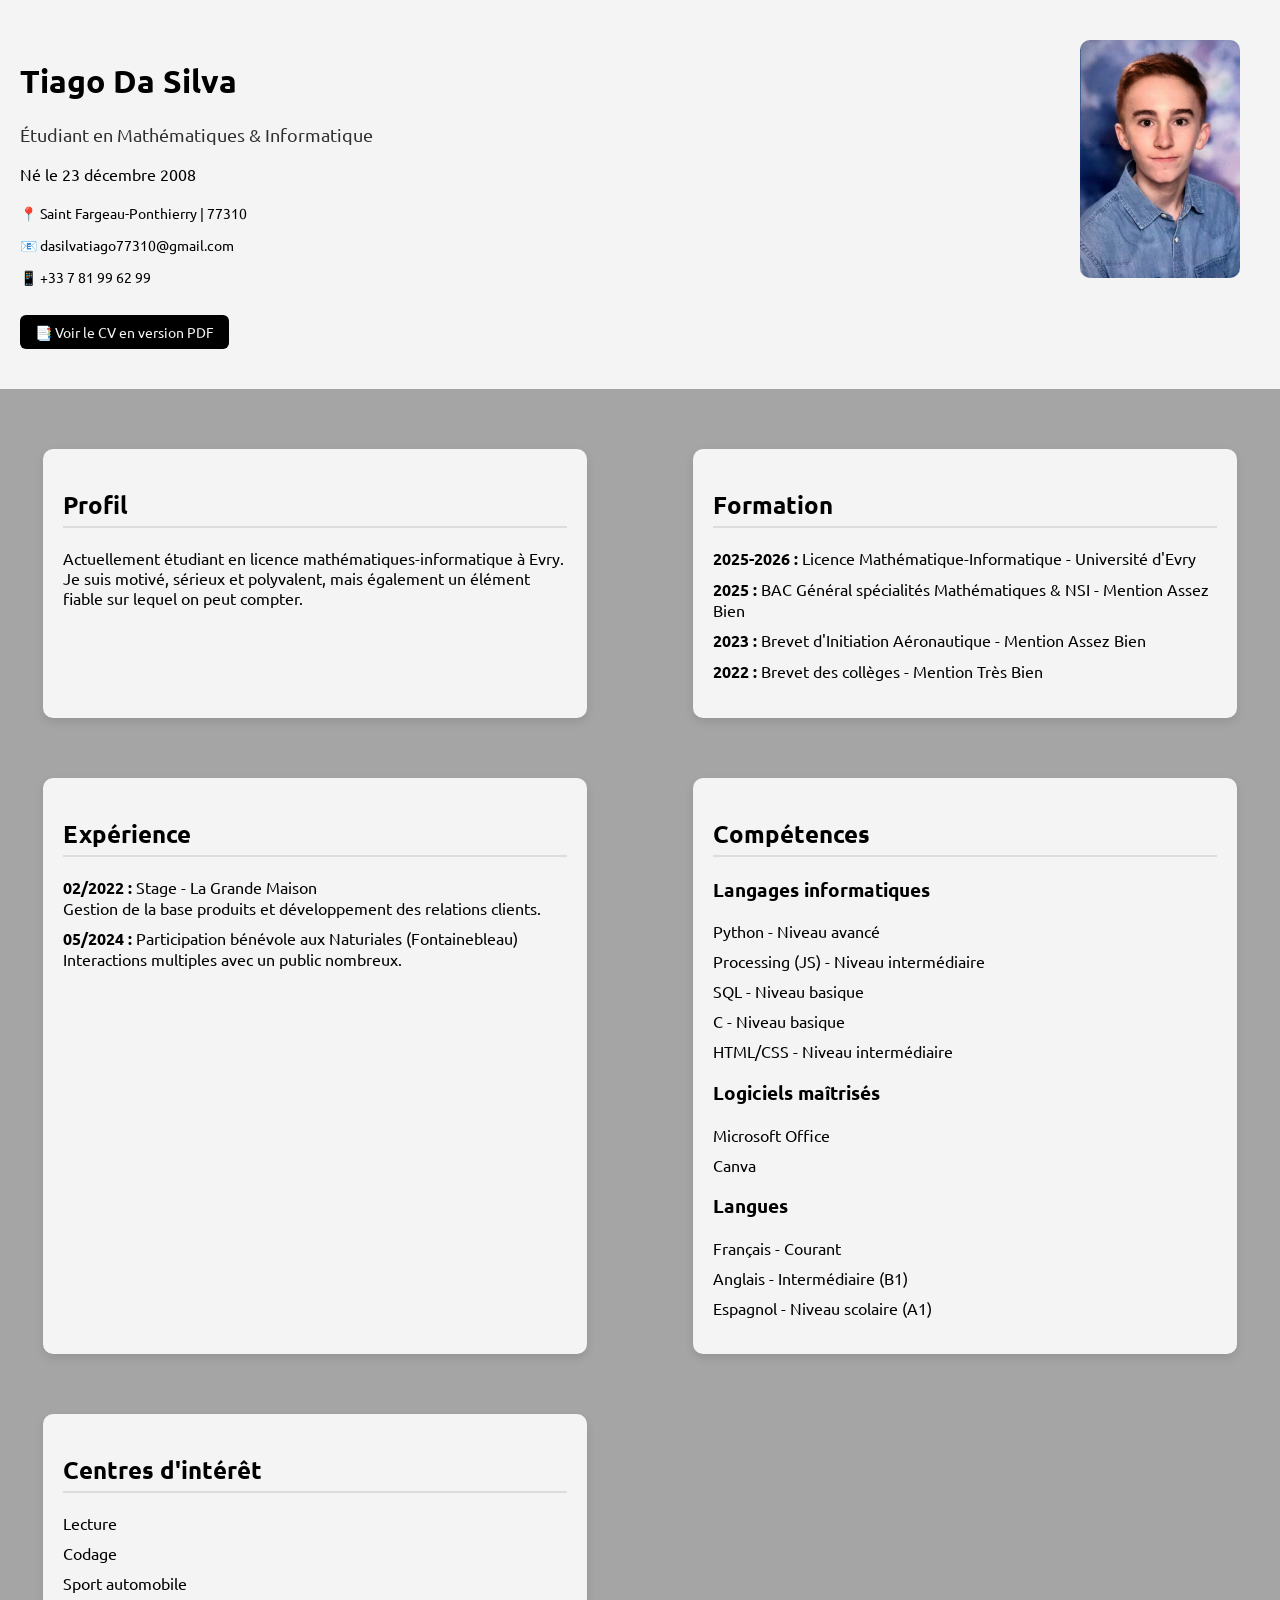
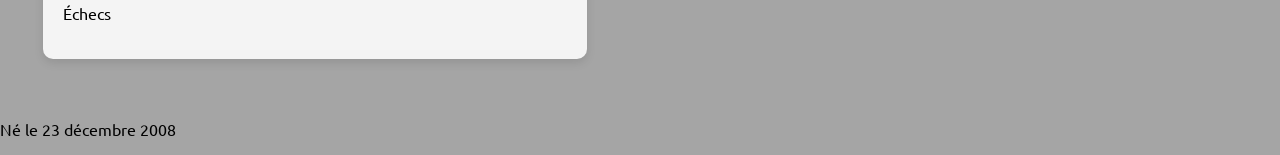
==== cv.html @ a64b8c1b "Add files via upload" ====
<!-- Tiago Da Silva | 20254714 | L1-MIG5 -->

<!DOCTYPE html>
<html lang="fr">
<head>
    <meta charset="UTF-8">
    <title>Tiago Da Silva - CV</title>
    <link rel="stylesheet" href="cv.css">
    
    
    <link rel="preconnect" href="https://fonts.googleapis.com" />
    <link
      href="https://fonts.googleapis.com/css2?family=Ubuntu:ital,wght@0,300;0,400;0,500;0,700;1,300;1,400;1,500;1,700&display=swap"
      rel="stylesheet"
    />
</head>
<body>

<header>
    <h1>Tiago Da Silva</h1>
    <p class="sous-titre">Étudiant en Mathématiques & Informatique</p>
    <p>Né le 23 décembre 2008</p>
    <div class="contact">
        <p>📍 Saint Fargeau-Ponthierry | 77310</p>
        <p>📧 dasilvatiago77310@gmail.com</p>
        <p>📱 +33 7 81 99 62 99</p>
        <a href="Tiago_Da_Silva_CV.pdf" target="_blank" class="pdf-btn">
          📑 Voir le CV en version PDF
        </a>

        <img src="images/photo.png" class="photo">
    </div>
</header>
<div class="recip">
    <section>
        <h2>Profil</h2>
        <p>
            Actuellement étudiant en licence mathématiques-informatique à Evry.
            Je suis motivé, sérieux et polyvalent, mais également un élément fiable
            sur lequel on peut compter.
        </p>
    </section>

    <section>
        <h2>Formation</h2>
        <ul>
            <li><strong>2025-2026 :</strong> Licence Mathématique-Informatique - Université d'Evry</li>
            <li><strong>2025 :</strong> BAC Général spécialités Mathématiques & NSI - Mention Assez Bien</li>
            <li><strong>2023 :</strong> Brevet d'Initiation Aéronautique - Mention Assez Bien</li>
            <li><strong>2022 :</strong> Brevet des collèges - Mention Très Bien</li>
        </ul>
    </section>

    <section>
        <h2>Expérience</h2>
        <ul>
            <li>
                <strong>02/2022 :</strong> Stage - La Grande Maison  
                <br>Gestion de la base produits et développement des relations clients.
            </li>
            <li>
                <strong>05/2024 :</strong> Participation bénévole aux Naturiales (Fontainebleau)  
                <br>Interactions multiples avec un public nombreux.
            </li>
        </ul>
    </section>

    <section>
        <h2>Compétences</h2>

        <h3>Langages informatiques</h3>
        <ul>
            <li>Python - Niveau avancé</li>
            <li>Processing (JS) - Niveau intermédiaire</li>
            <li>SQL - Niveau basique</li>
            <li>C - Niveau basique</li>
            <li>HTML/CSS - Niveau intermédiaire</li>
        </ul>

        <h3>Logiciels maîtrisés</h3>
        <ul>
            <li>Microsoft Office</li>
            <li>Canva</li>
        </ul>

        <h3>Langues</h3>
        <ul>
            <li>Français - Courant</li>
            <li>Anglais - Intermédiaire (B1)</li>
            <li>Espagnol - Niveau scolaire (A1)</li>
        </ul>
    </section>

    <section>
        <h2>Centres d'intérêt</h2>
        <ul>
            <li>Lecture</li>
            <li>Codage</li>
            <li>Sport automobile</li>
            <li>Échecs</li>
        </ul>
    </section>
</div>
<footer>
    <p>Né le 23 décembre 2008</p>
</footer>

</body>
</html>
---- cv.css ----
/* Tiago Da Silva | 20254714 | L1-MIG5 */

/* ===== CODE CSS DU CV ===== */

/* ===== I) THÈME ADAPTATIF (CLAIR / SOMBRE) =====*/

:root {
    --bg: #f4f4f4;
    --bg2: #a5a5a5;
    --txt: #000000;
}

html {
    color-scheme: light dark;
}

@media (prefers-color-scheme: dark) {
    :root {
        --bg: #2e2e2e;
        --bg2: #121212;
        --txt: #ffffff;
    }
}


/* ===== II) LE BODY ===== */

body {
    font-family: Ubuntu, sans-serif;
    margin: 0;
    background-color: var(--bg2);
    color: var(--txt);
}


/* ===== III) LE LAYOUT ===== */

section {
    background: var(--bg);
    margin: 20px auto;
    padding: 20px;
    width: 80%;
    max-width: 800px;
    border-radius: 10px;
    box-shadow: 0 4px 10px rgba(0, 0, 0, 0.1);
}

.recip {
    display: grid;
    grid-template-columns: 1fr 1fr;
    gap: 20px;
    width: 100%;
    margin: 40px auto;
}


/* ===== IV) LE HEADER ET LA PHOTO ===== */

header {
    background-color: var(--bg);
    color: var(--txt);
    text-align: left;
    padding: 40px 20px;
    position: relative;
}

.photo {
    position: absolute;
    top: 40px;
    right: 40px;
    border-radius: 10px;
    max-width: 160px;
}

.contact {
    margin-top: 20px;
    font-size: 14px;
}


/* ===== V) LA TYPOGRAPHIE ===== */

.sous-titre {
    font-size: 18px;
    opacity: 0.8;
}

h2 {
    border-bottom: 2px solid #ddd;
    padding-bottom: 5px;
}


/* ===== VI) ORGANISATION DES LISTES ===== */

ul {
    list-style-type: none;
    padding-left: 0;
}

li {
    margin-bottom: 10px;
}


/* ===== VII) BOUTON D'ACCĖS AU PDF ===== */

.pdf-btn {
    display: inline-block;
    margin-top: 15px;
    padding: 8px 15px;
    background-color: var(--txt);
    color: var(--bg);
    text-decoration: none;
    border-radius: 6px;
    transition: 0.3s ease;
}

.pdf-btn:hover {
    opacity: 0.8;
}
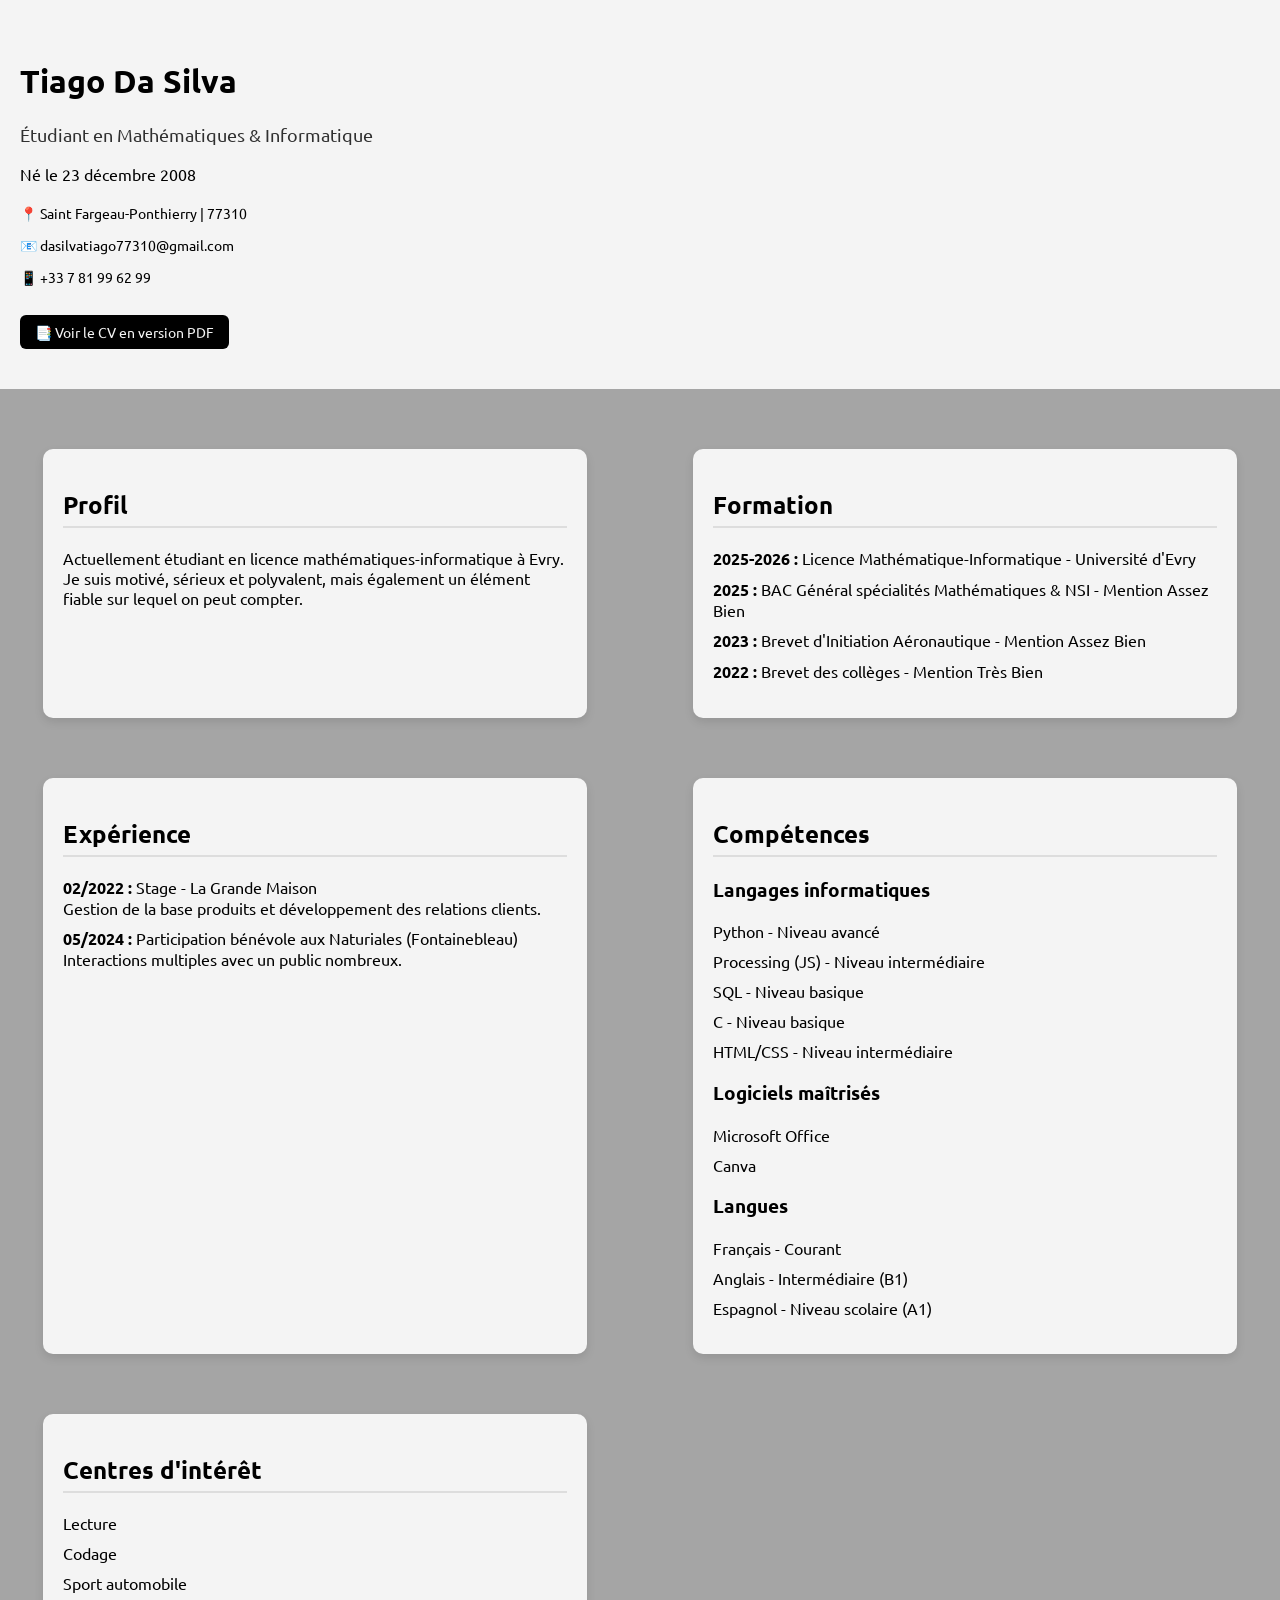
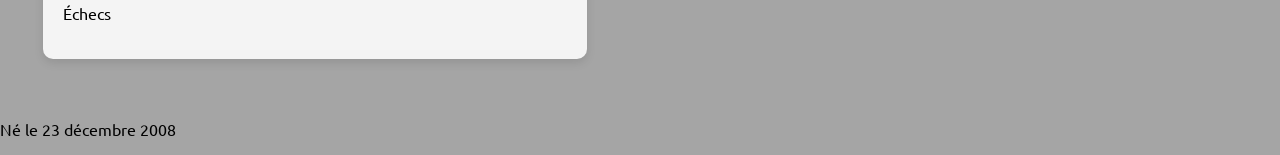
==== commit c8251ac3: "Update cv.html" ====
--- a/cv.html
+++ b/cv.html
@@ -27,8 +27,6 @@
         <a href="Tiago_Da_Silva_CV.pdf" target="_blank" class="pdf-btn">
           📑 Voir le CV en version PDF
         </a>
-
-        <img src="images/photo.png" class="photo">
     </div>
 </header>
 <div class="recip">
@@ -107,3 +105,4 @@
 
 </body>
 </html>
+
--- a/cv.css
+++ b/cv.css
@@ -54,7 +54,7 @@
 }
 
 
-/* ===== IV) LE HEADER ET LA PHOTO ===== */
+/* ===== IV) LE HEADER ===== */
 
 header {
     background-color: var(--bg);
@@ -62,14 +62,6 @@
     text-align: left;
     padding: 40px 20px;
     position: relative;
-}
-
-.photo {
-    position: absolute;
-    top: 40px;
-    right: 40px;
-    border-radius: 10px;
-    max-width: 160px;
 }
 
 .contact {
@@ -118,4 +110,5 @@
 
 .pdf-btn:hover {
     opacity: 0.8;
-}+
+}
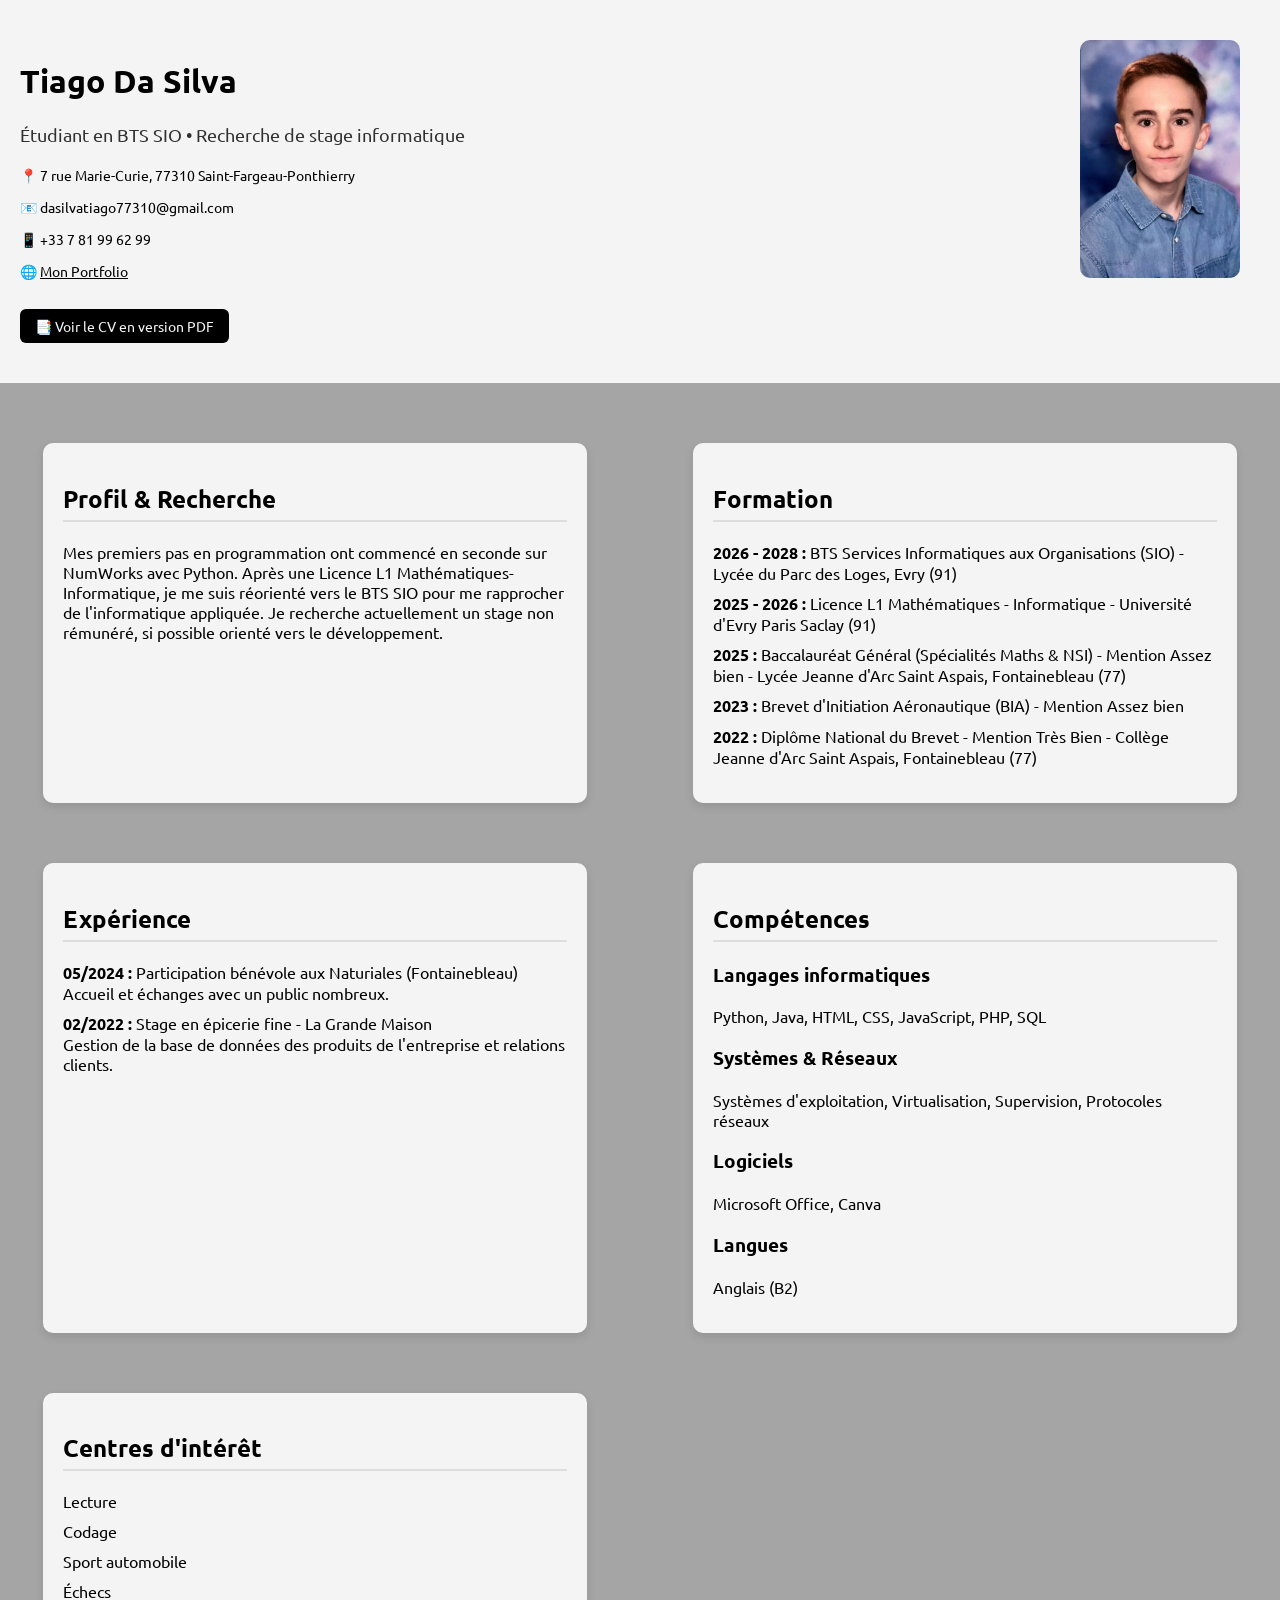
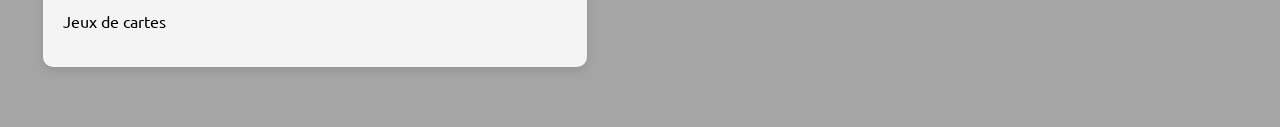
==== commit 9c0555c4: "Add files via upload" ====
--- a/cv.html
+++ b/cv.html
@@ -1,4 +1,5 @@
 <!-- Tiago Da Silva | 20254714 | L1-MIG5 -->
+<!-- Tiago Da Silva | CV en ligne -->
 
 <!DOCTYPE html>
 <html lang="fr">
@@ -6,7 +7,6 @@
     <meta charset="UTF-8">
     <title>Tiago Da Silva - CV</title>
     <link rel="stylesheet" href="cv.css">
-    
     
     <link rel="preconnect" href="https://fonts.googleapis.com" />
     <link
@@ -18,34 +18,36 @@
 
 <header>
     <h1>Tiago Da Silva</h1>
-    <p class="sous-titre">Étudiant en Mathématiques & Informatique</p>
-    <p>Né le 23 décembre 2008</p>
+    <p class="sous-titre">Étudiant en BTS SIO • Recherche de stage informatique</p>
     <div class="contact">
-        <p>📍 Saint Fargeau-Ponthierry | 77310</p>
+        <p>📍 7 rue Marie-Curie, 77310 Saint-Fargeau-Ponthierry</p>
         <p>📧 dasilvatiago77310@gmail.com</p>
         <p>📱 +33 7 81 99 62 99</p>
-        <a href="Tiago_Da_Silva_CV.pdf" target="_blank" class="pdf-btn">
+        <p>🌐 <a href="https://diagegd.github.io/portfolio" target="_blank" style="color: inherit; text-decoration: underline;">Mon Portfolio</a></p>
+        <a href="assets/CV_Tiago_Da_Silva.pdf" target="_blank" class="pdf-btn">
           📑 Voir le CV en version PDF
         </a>
+
+        <img src="assets/photo.png" class="photo" alt="Photo de Tiago Da Silva">
     </div>
 </header>
+
 <div class="recip">
     <section>
-        <h2>Profil</h2>
+        <h2>Profil & Recherche</h2>
         <p>
-            Actuellement étudiant en licence mathématiques-informatique à Evry.
-            Je suis motivé, sérieux et polyvalent, mais également un élément fiable
-            sur lequel on peut compter.
+            Mes premiers pas en programmation ont commencé en seconde sur NumWorks avec Python. Après une Licence L1 Mathématiques-Informatique, je me suis réorienté vers le BTS SIO pour me rapprocher de l'informatique appliquée. Je recherche actuellement un stage non rémunéré, si possible orienté vers le développement.
         </p>
     </section>
 
     <section>
         <h2>Formation</h2>
         <ul>
-            <li><strong>2025-2026 :</strong> Licence Mathématique-Informatique - Université d'Evry</li>
-            <li><strong>2025 :</strong> BAC Général spécialités Mathématiques & NSI - Mention Assez Bien</li>
-            <li><strong>2023 :</strong> Brevet d'Initiation Aéronautique - Mention Assez Bien</li>
-            <li><strong>2022 :</strong> Brevet des collèges - Mention Très Bien</li>
+            <li><strong>2026 - 2028 :</strong> BTS Services Informatiques aux Organisations (SIO) - Lycée du Parc des Loges, Evry (91)</li>
+            <li><strong>2025 - 2026 :</strong> Licence L1 Mathématiques - Informatique - Université d'Evry Paris Saclay (91)</li>
+            <li><strong>2025 :</strong> Baccalauréat Général (Spécialités Maths & NSI) - Mention Assez bien - Lycée Jeanne d'Arc Saint Aspais, Fontainebleau (77)</li>
+            <li><strong>2023 :</strong> Brevet d'Initiation Aéronautique (BIA) - Mention Assez bien</li>
+            <li><strong>2022 :</strong> Diplôme National du Brevet - Mention Très Bien - Collège Jeanne d'Arc Saint Aspais, Fontainebleau (77)</li>
         </ul>
     </section>
 
@@ -53,12 +55,12 @@
         <h2>Expérience</h2>
         <ul>
             <li>
-                <strong>02/2022 :</strong> Stage - La Grande Maison  
-                <br>Gestion de la base produits et développement des relations clients.
+                <strong>05/2024 :</strong> Participation bénévole aux Naturiales (Fontainebleau)  
+                <br>Accueil et échanges avec un public nombreux.
             </li>
             <li>
-                <strong>05/2024 :</strong> Participation bénévole aux Naturiales (Fontainebleau)  
-                <br>Interactions multiples avec un public nombreux.
+                <strong>02/2022 :</strong> Stage en épicerie fine - La Grande Maison  
+                <br>Gestion de la base de données des produits de l'entreprise et relations clients.
             </li>
         </ul>
     </section>
@@ -68,24 +70,22 @@
 
         <h3>Langages informatiques</h3>
         <ul>
-            <li>Python - Niveau avancé</li>
-            <li>Processing (JS) - Niveau intermédiaire</li>
-            <li>SQL - Niveau basique</li>
-            <li>C - Niveau basique</li>
-            <li>HTML/CSS - Niveau intermédiaire</li>
+            <li>Python, Java, HTML, CSS, JavaScript, PHP, SQL</li>
         </ul>
 
-        <h3>Logiciels maîtrisés</h3>
+        <h3>Systèmes & Réseaux</h3>
         <ul>
-            <li>Microsoft Office</li>
-            <li>Canva</li>
+            <li>Systèmes d'exploitation, Virtualisation, Supervision, Protocoles réseaux</li>
+        </ul>
+
+        <h3>Logiciels</h3>
+        <ul>
+            <li>Microsoft Office, Canva</li>
         </ul>
 
         <h3>Langues</h3>
         <ul>
-            <li>Français - Courant</li>
-            <li>Anglais - Intermédiaire (B1)</li>
-            <li>Espagnol - Niveau scolaire (A1)</li>
+            <li>Anglais (B2)</li>
         </ul>
     </section>
 
@@ -96,13 +96,10 @@
             <li>Codage</li>
             <li>Sport automobile</li>
             <li>Échecs</li>
+            <li>Jeux de cartes</li>
         </ul>
     </section>
 </div>
-<footer>
-    <p>Né le 23 décembre 2008</p>
-</footer>
 
 </body>
-</html>
-
+</html>
--- a/cv.css
+++ b/cv.css
@@ -1,8 +1,4 @@
 /* Tiago Da Silva | 20254714 | L1-MIG5 */
-
-/* ===== CODE CSS DU CV ===== */
-
-/* ===== I) THÈME ADAPTATIF (CLAIR / SOMBRE) =====*/
 
 :root {
     --bg: #f4f4f4;
@@ -22,18 +18,12 @@
     }
 }
 
-
-/* ===== II) LE BODY ===== */
-
 body {
     font-family: Ubuntu, sans-serif;
     margin: 0;
     background-color: var(--bg2);
     color: var(--txt);
 }
-
-
-/* ===== III) LE LAYOUT ===== */
 
 section {
     background: var(--bg);
@@ -53,9 +43,6 @@
     margin: 40px auto;
 }
 
-
-/* ===== IV) LE HEADER ===== */
-
 header {
     background-color: var(--bg);
     color: var(--txt);
@@ -64,13 +51,18 @@
     position: relative;
 }
 
+.photo {
+    position: absolute;
+    top: 40px;
+    right: 40px;
+    border-radius: 10px;
+    max-width: 160px;
+}
+
 .contact {
     margin-top: 20px;
     font-size: 14px;
 }
-
-
-/* ===== V) LA TYPOGRAPHIE ===== */
 
 .sous-titre {
     font-size: 18px;
@@ -82,9 +74,6 @@
     padding-bottom: 5px;
 }
 
-
-/* ===== VI) ORGANISATION DES LISTES ===== */
-
 ul {
     list-style-type: none;
     padding-left: 0;
@@ -93,9 +82,6 @@
 li {
     margin-bottom: 10px;
 }
-
-
-/* ===== VII) BOUTON D'ACCĖS AU PDF ===== */
 
 .pdf-btn {
     display: inline-block;
@@ -110,5 +96,4 @@
 
 .pdf-btn:hover {
     opacity: 0.8;
-
-}
+}
